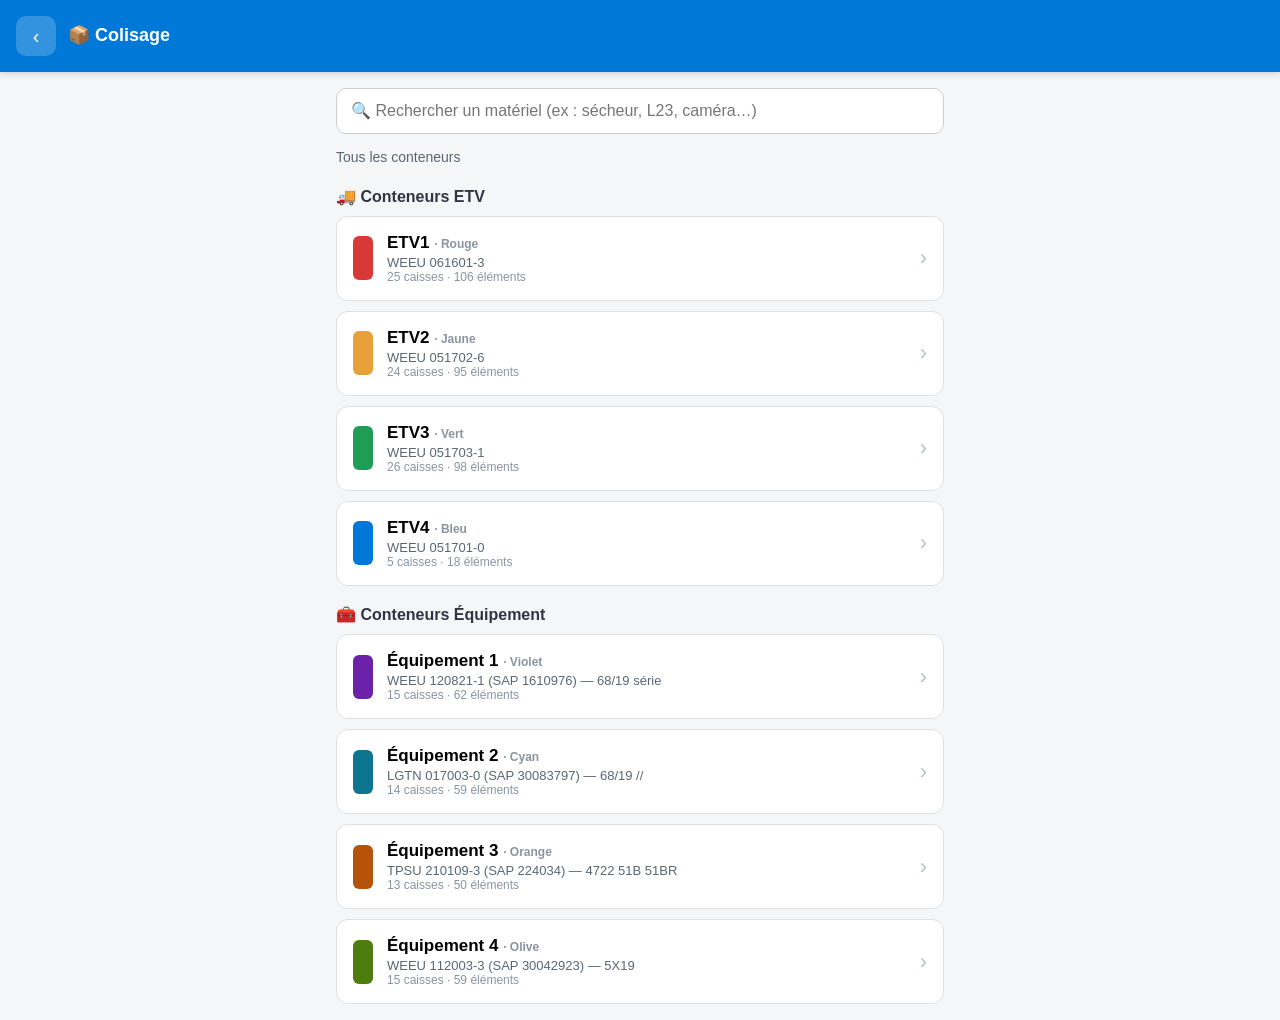
==== colisage.html @ ac9359a5 "Copie automatisation app" ====
<!DOCTYPE html>
<html lang="fr">
<head>
  <meta charset="UTF-8">
  <meta name="viewport" content="width=device-width, initial-scale=1.0">
  <title>Colisage — PIGVS</title>
  <link rel="stylesheet" href="style.css">
  <link rel="manifest" href="manifest.json">
  <meta name="theme-color" content="#0078D7">
  <link rel="apple-touch-icon" href="icon-192.png">
  <style>
    .search-box { position:relative; margin-bottom:14px; }
    .search-box input { width:100%; padding:13px 40px 13px 14px; font-size:16px; border-radius:10px;
      border:1px solid #ccc; box-sizing:border-box; }
    .search-box .clear { position:absolute; right:10px; top:50%; transform:translateY(-50%);
      border:none; background:transparent; font-size:20px; color:#8a94a1; cursor:pointer; display:none; }

    .breadcrumb { font-size:14px; color:#5a6673; margin:4px 0 14px; display:flex; flex-wrap:wrap; gap:4px; align-items:center; }
    .breadcrumb a { color:#0078D7; text-decoration:none; font-weight:600; cursor:pointer; }
    .breadcrumb .sep { color:#b8c0cc; }

    .cards { display:flex; flex-direction:column; gap:10px; }
    .cont-card { display:flex; align-items:center; gap:14px; padding:16px; border-radius:12px;
      border:1px solid #e0e0e0; background:#fff; cursor:pointer; text-align:left; width:100%; }
    .cont-card:active { transform:scale(.99); }
    .pastille { width:20px; height:44px; border-radius:6px; flex:0 0 auto; }
    .cont-card .txt { flex:1; }
    .cont-card .titre { font-size:17px; font-weight:700; }
    .cont-card .sous { font-size:13px; color:#5a6673; margin-top:2px; }
    .cont-card .chev { color:#b8c0cc; font-size:22px; }
    .cont-card .compte { font-size:12px; color:#8a94a1; }

    .caisse-card { display:flex; align-items:center; gap:12px; padding:14px; border-radius:12px;
      border:1px solid #e0e0e0; background:#fff; cursor:pointer; width:100%; text-align:left; }
    .caisse-card .ico { font-size:24px; }
    .caisse-card .titre { flex:1; font-weight:700; font-size:16px; }
    .caisse-card .compte { font-size:12px; color:#8a94a1; }
    .caisse-card .chev { color:#b8c0cc; font-size:22px; }

    .section-titre { display:flex; align-items:center; gap:10px; margin:18px 0 8px; font-weight:700; color:#334; }
    .item-list { list-style:none; padding:0; margin:0; }
    .item-list li { padding:12px 14px; border-bottom:1px solid #eef0f3; font-size:15px; display:flex; gap:10px; }
    .item-list li:before { content:"🔧"; }

    .result { background:#fff; border:1px solid #e0e0e0; border-radius:12px; padding:12px 14px; margin-bottom:10px; }
    .result .item { font-weight:700; font-size:15px; }
    .result .loc { font-size:13px; color:#5a6673; margin-top:4px; display:flex; flex-wrap:wrap; gap:6px; align-items:center; }
    .chip { display:inline-flex; align-items:center; gap:6px; padding:3px 10px; border-radius:14px;
      font-size:12px; font-weight:700; color:#fff; }
    .chip .dot { width:8px; height:8px; border-radius:50%; background:rgba(255,255,255,.9); }
    .loc .caisse { background:#eef4fb; color:#083f78; padding:3px 10px; border-radius:14px; font-weight:700; }
    .vide { text-align:center; color:#8a94a1; padding:30px 10px; }
  </style>
</head>
<body>
  <header class="app-header">
    <a class="back" href="index.html" id="backLink">‹</a>
    <h1>📦 Colisage</h1>
  </header>
  <div class="container">

    <div class="search-box">
      <input type="text" id="search" placeholder="🔍 Rechercher un matériel (ex : sécheur, L23, caméra…)"
             autocomplete="off" autocapitalize="off" spellcheck="false">
      <button class="clear" id="clearBtn">×</button>
    </div>

    <div class="breadcrumb" id="breadcrumb"></div>
    <div id="contenu"></div>

  </div>

<script>
let DATA = { conteneurs: [] };

const contenu    = document.getElementById('contenu');
const breadcrumb = document.getElementById('breadcrumb');
const searchInput= document.getElementById('search');
const clearBtn   = document.getElementById('clearBtn');

/* état de navigation : null | {conteneur} | {conteneur, caisse} */
let vue = { conteneurId:null, caisseIdx:null };

function normalize(s){ return (s||'').toLowerCase().normalize("NFD").replace(/[\u0300-\u036f]/g,""); }

/* ---------- Chargement des données ---------- */
fetch('colisage-data.json')
  .then(r=>r.json())
  .then(d=>{ DATA = d; render(); })
  .catch(()=>{ contenu.innerHTML = "<div class='vide'>⚠️ Impossible de charger colisage-data.json</div>"; });

/* ---------- Recherche globale ---------- */
searchInput.addEventListener('input', ()=>{
  clearBtn.style.display = searchInput.value ? 'block' : 'none';
  render();
});
clearBtn.addEventListener('click', ()=>{
  searchInput.value=''; clearBtn.style.display='none'; render(); searchInput.focus();
});

/* ---------- Rendu principal ---------- */
function render(){
  const q = normalize(searchInput.value.trim());
  if(q){ renderRecherche(q); return; }

  if(vue.conteneurId===null){ renderConteneurs(); }
  else if(vue.caisseIdx===null){ renderCaisses(); }
  else { renderItems(); }
}

/* Niveau 1 : conteneurs (groupés ETV / Équipement) */
function renderConteneurs(){
  breadcrumb.innerHTML = "<span>Tous les conteneurs</span>";
  document.getElementById('backLink').setAttribute('href','index.html');

  const groupes = {};
  DATA.conteneurs.forEach(c=>{ (groupes[c.categorie] = groupes[c.categorie]||[]).push(c); });

  let html = "";
  Object.keys(groupes).forEach(cat=>{
    html += `<div class="section-titre">${cat==='ETV'?'🚚':'🧰'} Conteneurs ${cat}</div><div class="cards">`;
    groupes[cat].forEach(c=>{
      const nbItems = c.caisses.reduce((s,k)=>s+k.items.length,0);
      html += `<button class="cont-card" onclick="ouvrirConteneur('${c.id}')">
        <div class="pastille" style="background:${c.couleur}"></div>
        <div class="txt">
          <div class="titre">${c.nom} <span class="compte">· ${c.couleurNom}</span></div>
          <div class="sous">${c.ref}</div>
          <div class="compte">${c.caisses.length} caisses · ${nbItems} éléments</div>
        </div>
        <div class="chev">›</div>
      </button>`;
    });
    html += `</div>`;
  });
  contenu.innerHTML = html;
}

/* Niveau 2 : caisses d'un conteneur */
function renderCaisses(){
  const c = DATA.conteneurs.find(x=>x.id===vue.conteneurId);
  breadcrumb.innerHTML =
    `<a onclick="retourAccueil()">Conteneurs</a><span class="sep">›</span>` +
    `<span>${c.nom}</span>`;

  let html = `<div class="section-titre"><span class="chip" style="background:${c.couleur}"><span class="dot"></span>${c.nom}</span> <span style="font-weight:400;color:#5a6673">${c.ref}</span></div><div class="cards">`;
  c.caisses.forEach((k,idx)=>{
    html += `<button class="caisse-card" onclick="ouvrirCaisse(${idx})">
      <div class="ico">📦</div>
      <div class="titre">${k.nom}</div>
      <div class="compte">${k.items.length} él.</div>
      <div class="chev">›</div>
    </button>`;
  });
  html += `</div>`;
  contenu.innerHTML = html;
}

/* Niveau 3 : items d'une caisse */
function renderItems(){
  const c = DATA.conteneurs.find(x=>x.id===vue.conteneurId);
  const k = c.caisses[vue.caisseIdx];
  breadcrumb.innerHTML =
    `<a onclick="retourAccueil()">Conteneurs</a><span class="sep">›</span>` +
    `<a onclick="retourConteneur()">${c.nom}</a><span class="sep">›</span>` +
    `<span>${k.nom}</span>`;

  let html = `<div class="section-titre">📦 ${k.nom}</div><ul class="item-list">`;
  k.items.forEach(it=> html += `<li>${it}</li>`);
  html += `</ul>`;
  contenu.innerHTML = html;
}

/* Recherche : liste tous les items correspondants + emplacement */
function renderRecherche(q){
  breadcrumb.innerHTML = `<span>Résultats pour « ${searchInput.value.trim()} »</span>`;
  const res = [];
  DATA.conteneurs.forEach(c=>{
    c.caisses.forEach(k=>{
      k.items.forEach(it=>{
        if(normalize(it).includes(q)){
          res.push({ item:it, conteneur:c, caisse:k.nom });
        }
      });
    });
  });

  if(res.length===0){ contenu.innerHTML = "<div class='vide'>Aucun matériel trouvé 🔍</div>"; return; }

  let html = `<div class="section-titre">${res.length} résultat(s)</div>`;
  res.forEach(r=>{
    html += `<div class="result">
      <div class="item">${r.item}</div>
      <div class="loc">
        <span class="chip" style="background:${r.conteneur.couleur}"><span class="dot"></span>${r.conteneur.nom}</span>
        <span class="caisse">📦 ${r.caisse}</span>
      </div>
    </div>`;
  });
  contenu.innerHTML = html;
}

/* ---------- Navigation ---------- */
function ouvrirConteneur(id){ vue={conteneurId:id, caisseIdx:null}; render(); window.scrollTo(0,0); }
function ouvrirCaisse(idx){ vue.caisseIdx=idx; render(); window.scrollTo(0,0); }
function retourAccueil(){ vue={conteneurId:null, caisseIdx:null}; render(); }
function retourConteneur(){ vue.caisseIdx=null; render(); }

/* Le bouton retour du header : remonte d'un niveau, sinon accueil */
document.getElementById('backLink').addEventListener('click', function(e){
  if(searchInput.value){ e.preventDefault(); searchInput.value=''; clearBtn.style.display='none'; render(); return; }
  if(vue.caisseIdx!==null){ e.preventDefault(); retourConteneur(); return; }
  if(vue.conteneurId!==null){ e.preventDefault(); retourAccueil(); return; }
  /* sinon : lien normal vers index.html */
});
</script>
</body>
</html>
---- style.css ----
/* ============================================================
   PIGVS – Feuille de style commune (mobile-first)
   À placer à la racine du site, à côté des .html
   ============================================================ */

   :root{
    --primary:#0078D7;
    --primary-dark:#005a9e;
    --bg:#f4f6f8;
    --card:#ffffff;
    --text:#1f2933;
    --muted:#6b7280;
    --border:#e2e6ea;
    --vert:#16a34a;
    --orange:#f59e0b;
    --rouge:#dc2626;
    --radius:14px;
    --shadow:0 2px 10px rgba(0,0,0,0.08);
  }
  
  *{ box-sizing:border-box; }
  
  html{ -webkit-text-size-adjust:100%; }
  
  body{
    font-family:-apple-system,BlinkMacSystemFont,"Segoe UI",Roboto,Arial,sans-serif;
    margin:0;
    background:var(--bg);
    color:var(--text);
    line-height:1.4;
    /* respecte les encoches / barres des smartphones */
    padding:
      env(safe-area-inset-top)
      env(safe-area-inset-right)
      env(safe-area-inset-bottom)
      env(safe-area-inset-left);
  }
  
  /* ---------- En-tête collante ---------- */
  .app-header{
    position:sticky;
    top:0;
    z-index:500;
    background:var(--primary);
    color:#fff;
    padding:16px;
    display:flex;
    align-items:center;
    gap:12px;
    box-shadow:0 2px 6px rgba(0,0,0,0.15);
  }
  .app-header h1{
    font-size:18px;
    font-weight:700;
    margin:0;
    flex:1;
  }
  .app-header .back{
    background:rgba(255,255,255,0.2);
    border:none;
    color:#fff;
    font-size:20px;
    line-height:1;
    width:40px;
    height:40px;
    border-radius:10px;
    cursor:pointer;
    display:flex;
    align-items:center;
    justify-content:center;
    text-decoration:none;
  }
  .app-header .back:active{ background:rgba(255,255,255,0.35); }
  
  /* ---------- Contenu ---------- */
  .container{
    width:100%;
    max-width:640px;   /* confortable sur tablette/PC, plein écran sur mobile */
    margin:0 auto;
    padding:16px;
  }
  
  /* ---------- Cartes génériques ---------- */
  .card{
    background:var(--card);
    border-radius:var(--radius);
    box-shadow:var(--shadow);
    padding:16px;
    margin-bottom:12px;
    transition:transform .15s ease, background .15s ease;
  }
  .card.clickable{ cursor:pointer; }
  .card.clickable:active{ transform:scale(0.98); background:#eef6ff; }
  
  /* ---------- Pastilles / badges d'état ---------- */
  .badge{
    display:inline-flex;
    align-items:center;
    gap:6px;
    padding:4px 10px;
    border-radius:999px;
    font-size:13px;
    font-weight:600;
    color:#fff;
  }
  .badge.vert{ background:var(--vert); }
  .badge.orange{ background:var(--orange); }
  .badge.rouge{ background:var(--rouge); }
  .badge.gris{ background:var(--muted); }
  
  /* liseré de couleur à gauche des cartes d'état */
  .card.etat-vert{ border-left:6px solid var(--vert); }
  .card.etat-orange{ border-left:6px solid var(--orange); }
  .card.etat-rouge{ border-left:6px solid var(--rouge); }
  .card.etat-gris{ border-left:6px solid var(--muted); }
  
  /* ---------- Boutons ---------- */
  .btn{
    display:flex;
    align-items:center;
    justify-content:center;
    gap:10px;
    width:100%;
    min-height:56px;
    padding:14px;
    font-size:17px;
    font-weight:700;
    color:#fff;
    background:var(--primary);
    border:none;
    border-radius:12px;
    cursor:pointer;
    text-decoration:none;
  }
  .btn:active{ background:var(--primary-dark); }
  .btn-secondary{
    background:#eef1f4;
    color:var(--text);
    border:1px solid var(--border);
  }
  .btn-secondary:active{ background:#e2e6ea; }
  
  /* ---------- États vides / messages ---------- */
  .empty{
    text-align:center;
    color:var(--muted);
    padding:40px 16px;
    font-size:15px;
  }
  
  /* ---------- Formulaire ---------- */
  .field-group{ margin-bottom:16px; }
  .field-group label{
    display:block;
    font-size:14px;
    font-weight:700;
    margin-bottom:6px;
  }
  .field-group .req{ color:var(--rouge); }
  .field-wrap{ position:relative; }
  
  input, textarea, select{
    width:100%;
    padding:14px;
    font-size:16px;          /* 16px = pas de zoom auto iOS */
    border-radius:10px;
    border:1px solid #ccd2d8;
    background:#fff;
    box-sizing:border-box;
    color:var(--text);
  }
  input:focus, textarea:focus, select:focus{
    outline:none;
    border-color:var(--primary);
    box-shadow:0 0 0 3px rgba(0,120,215,0.15);
  }
  textarea{ min-height:90px; resize:vertical; }
  
  /* groupe de boutons choix (Oui / dégradé / Non) */
  .choice-group{
    display:flex;
    gap:8px;
    flex-wrap:wrap;
  }
  .choice-group button{
    flex:1 1 auto;
    min-width:90px;
    min-height:48px;
    padding:12px;
    font-size:14px;
    font-weight:600;
    border-radius:10px;
    border:1px solid #ccd2d8;
    background:#fff;
    color:var(--text);
    cursor:pointer;
  }
  .choice-group button.active{
    background:var(--primary);
    color:#fff;
    border-color:var(--primary);
  }
  
  /* ---------- Autocomplete ---------- */
  .dropdown{
    position:absolute;
    top:100%;
    left:0;
    right:0;
    background:#fff;
    border:1px solid #ccd2d8;
    border-radius:10px;
    margin-top:4px;
    max-height:220px;
    overflow-y:auto;
    display:none;
    z-index:1000;
    box-shadow:var(--shadow);
  }
  .dropdown div{
    padding:14px;
    font-size:15px;
    border-bottom:1px solid #f0f2f4;
  }
  .dropdown div:last-child{ border-bottom:none; }
  .dropdown div:active{ background:#e6f2ff; }
  
  .info{
    text-align:center;
    color:var(--rouge);
    font-size:13px;
    margin:4px 0 16px;
  }
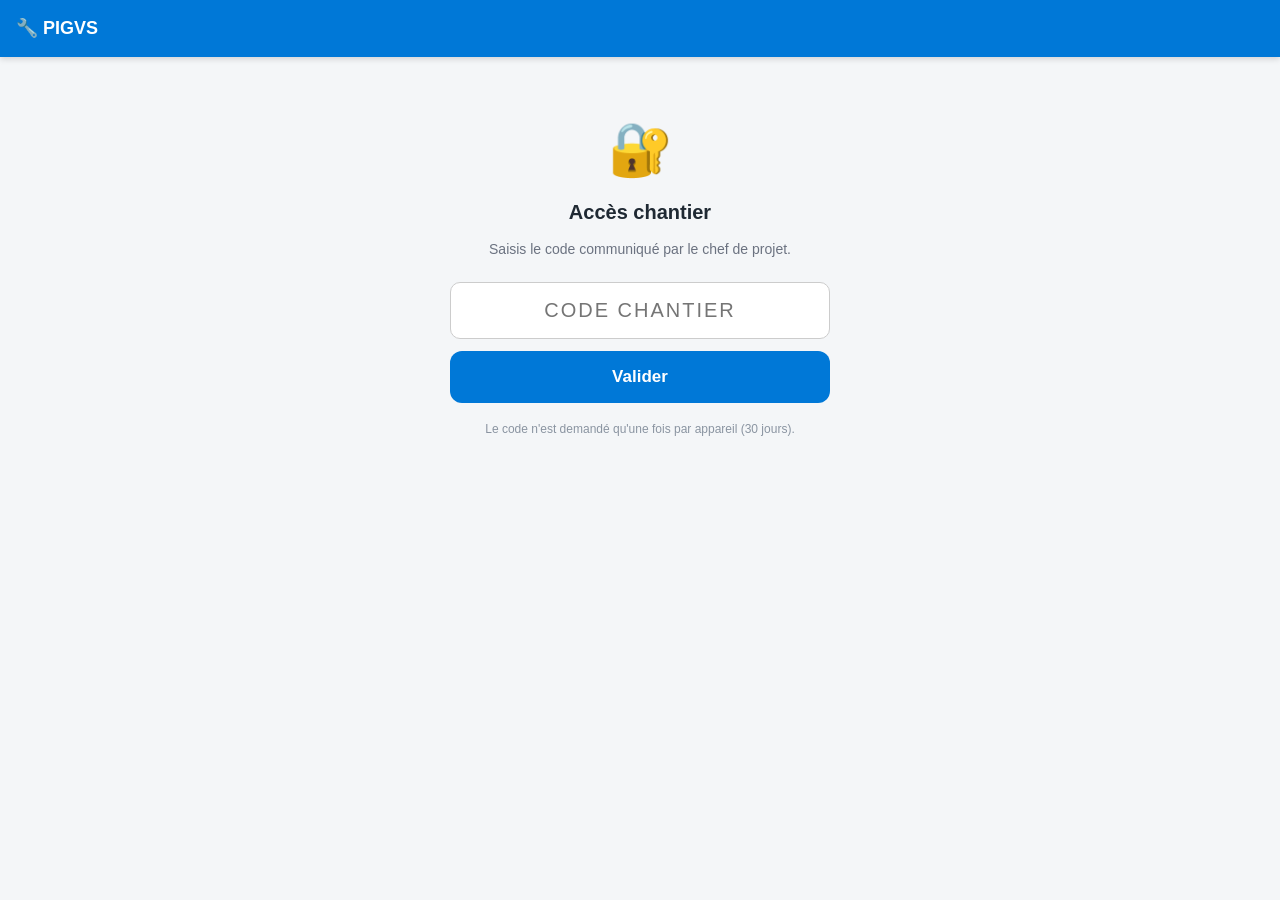
==== commit 635edf38: "d" ====
--- a/colisage.html
+++ b/colisage.html
@@ -51,6 +51,8 @@
     .loc .caisse { background:#eef4fb; color:#083f78; padding:3px 10px; border-radius:14px; font-weight:700; }
     .vide { text-align:center; color:#8a94a1; padding:30px 10px; }
   </style>
+<script src="pigvs-auth.js"></script>
+<script>PIGVS_AUTH.protegerPage();</script>
 </head>
 <body>
   <header class="app-header">
